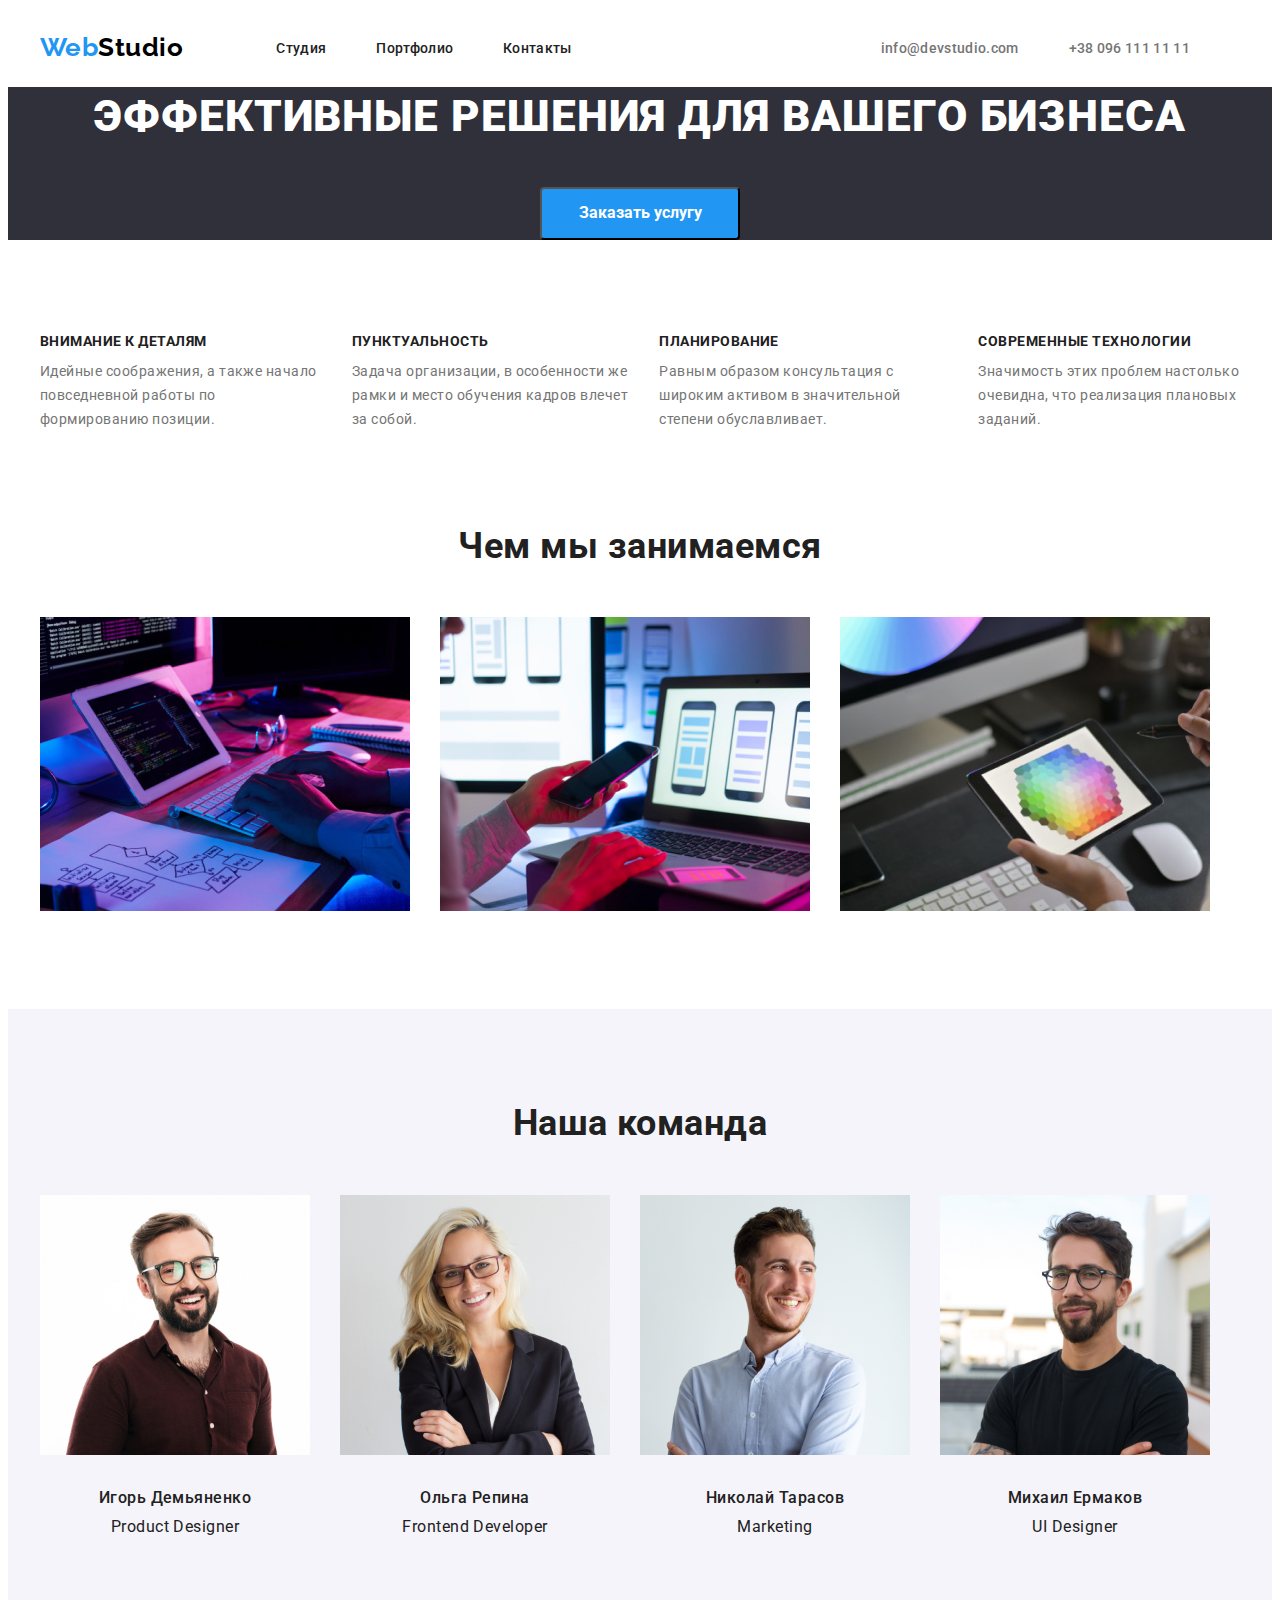
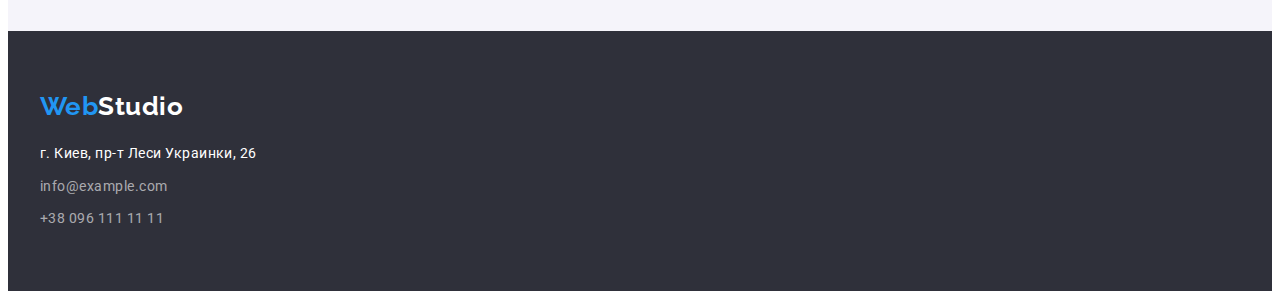
==== index.html @ 0bf55973 "add flex box" ====
<!DOCTYPE html>
<html lang="ru">
  <head>
    <meta charset="UTF-8" />
    <meta http-equiv="X-UA-Compatible" content="IE=edge" />
    <meta name="viewport" content="width=device-width, initial-scale=1.0" />
    <title>Главная</title>
    <link rel="stylesheet" href="./css/styles.css" />
    <link
      rel="stylesheet"
      href="https://cdnjs.cloudflare.com/ajax/libs/modern-normalize/1.1.0/modern-normalize.min.css"
      integrity="sha512-wpPYUAdjBVSE4KJnH1VR1HeZfpl1ub8YT/NKx4PuQ5NmX2tKuGu6U/JRp5y+Y8XG2tV+wKQpNHVUX03MfMFn9Q=="
      crossorigin="anonymous"
      referrerpolicy="no-referrer"
    />
    <link
      href="https://fonts.googleapis.com/css2?family=Raleway:wght@700&family=Roboto:wght@400;500;700;900&display=swap"
      rel="stylesheet"
    />
  </head>
  <body>
    <!--шапка-->
    <header class="container-header">
      <div class="container-nav">
        <nav class="navigation">
          <a class="link-logo" href="./index.html"><span class="content">Web</span>Studio</a>
          <ul class="list">
            <li class="list-item"><a class="link" href="./index.html">Студия</a></li>
            <li class="list-item"><a class="link" href="./portfolio.html">Портфолио</a></li>
            <li class="list-item"><a class="link" href="">Контакты</a></li>
          </ul>
        </nav>
        <ul class="list address">
          <li class="list-item-address">
            <a class="link-address" href="mailto:info@devstudio.com">info@devstudio.com</a>
          </li>
          <li class="list-item-address">
            <a class="link-address" href="tel:+380961111111">+38 096 111 11 11</a>
          </li>
        </ul>
      </div>
    </header>
    <!--мейн-->
    <main>
      <!--Герой-->
      <section class="hero">
        <div class="container">
          <h1 class="title-hero">Эффективные решения для вашего бизнеса</h1>
          <button class="button" type="button">Заказать услугу</button>
        </div>
      </section>
      <!--особоенности-->
      <section class="section">
        <div class="container">
          <h2></h2>
          <ul class="list">
            <li class="list-item-qualities">
              <h3 class="title-qualities">Внимание к деталям</h3>
              <p class="text-qualities">
                Идейные соображения, а также начало повседневной работы по формированию позиции.
              </p>
            </li>
            <li class="list-item-qualities">
              <h3 class="title-qualities">Пунктуальность</h3>
              <p class="text-qualities">
                Задача организации, в особенности же рамки и место обучения кадров влечет за собой.
              </p>
            </li>
            <li class="list-item-qualities">
              <h3 class="title-qualities">Планирование</h3>
              <p class="text-qualities">
                Равным образом консультация с широким активом в значительной степени обуславливает.
              </p>
            </li>
            <li class="list-item-qualities">
              <h3 class="title-qualities">Современные технологии</h3>
              <p class="text-qualities">
                Значимость этих проблем настолько очевидна, что реализация плановых заданий.
              </p>
            </li>
          </ul>
        </div>
      </section>
      <!--чем мы занимаемся-->
      <section class="section-project">
        <div class="container">
          <h2 class="title-project">Чем мы занимаемся</h2>
          <ul class="list">
            <li class="list-item-project">
              <img src="./images/img.jpg" alt="вёрстка" width="370" />
            </li>
            <li class="list-item-project">
              <img src="./images/img1.jpg" alt="адаптация утройств" width="370" />
            </li>
            <li class="list-item-project">
              <img src="./images/img2.jpg" alt="выбор цвета" width="370" />
            </li>
          </ul>
        </div>
      </section>
      <!--наша команда-->
      <section class="section-team">
        <div class="container">
          <h2 class="title-team">Наша команда</h2>
          <ul class="list">
            <li class="list-item-team">
              <img class="foto" src="./images/img3.jpg" alt="Игорь Демьяненко" width="270" />
              <h3 class="title-member">Игорь Демьяненко</h3>
              <p class="text-position">Product Designer</p>
            </li>
            <li class="list-item-team">
              <img class="foto" src="./images/img4.jpg" alt="Ольга Репина" width="270" />
              <h3 class="title-member">Ольга Репина</h3>
              <p class="text-position">Frontend Developer</p>
            </li>
            <li class="list-item-team">
              <img class="foto" src="./images/img5.jpg" alt="Николай Тарасов" width="270" />
              <h3 class="title-member">Николай Тарасов</h3>
              <p class="text-position">Marketing</p>
            </li>
            <li class="list-item-team">
              <img class="foto" src="./images/img6.jpg" alt="Михаил Ермаков" width="270" />
              <h3 class="title-member">Михаил Ермаков</h3>
              <p class="text-position">UI Designer</p>
            </li>
          </ul>
        </div>
      </section>
    </main>
    <!--футтер-->
    <footer class="footer">
      <div class="container">
        <a class="link-logo-footer" href="./index.html"><span class="content">Web</span>Studio</a>
        <address class="contact">
          <p class="text-address">г. Киев, пр-т Леси Украинки, 26</p>
          <a class="link-address-footer mail" href="mailto:info@devstudio.com">info@example.com</a
          ><br />
          <a class="link-address-footer tel" href="tel:+380961111111">+38 096 111 11 11</a>
        </address>
      </div>
    </footer>
  </body>
</html>
---- css/styles.css ----
/*основной цвет текста #212121*/
/*вторичный цвет текста #757575*/
/* вторичный цвет #F5F4FA */
/* основной  цвет  #FFFFFF */
/* цвет акцента #2196F3
 /* цвет футера #2F303A */
/* цвет текста сылок в футере rgba(255, 255, 255, 0.6); */
/* цвет лого #000000 */
:root {
  --primary-text-color: #212121;
  --title-text-color: #757575;
  --primary-color: #ffffff;
  --accent-color: #2196f3;
  --fotters-color: #2f303a;
  --section-color: #f5f4fa;
  --address-colar: rgba(255, 255, 255, 0.6);
  --logo-colar: #000000;
}
body {
  background-color: var(--primary-color);
  color: var(--primary-text-color);
  font-family: Roboto, sans-serif;
  letter-spacing: 0.03em;
}

/* Списки */
.list {
  list-style: none;
  display: flex;
  vertical-align: middle;
}
.list.address {
  margin-left: auto;
}

.list-item,
.list-item-address {
  letter-spacing: 0.02em;
  margin-right: 50px;
}

.list-button {
  list-style: none;
  margin-bottom: 34px;
  text-align: center;
  display: flex;
  margin-left: auto;
  margin-right: auto;
  justify-content: center;
}

.list-link-services {
  text-decoration: none;
  font-family: Roboto;
}
.list-item-qualities,
.list-item-project,
.list-item-team {
  margin-right: 30px;
}

.list-item-button {
  margin-right: 8px;
}

.list-item:last-child,
.list-item-addres:last-child,
.list-item-qualities:last-child,
.list-item-project:last-child,
.list-item-team:last-child,
.list-item-button:last-child {
  margin-right: 0px;
}

.list-item-services {
  flex-basis: calc(100% / 3 - 30px);
  margin-right: 30px;
  margin-bottom: 30px;
}

.list-services {
  display: flex;
  flex-wrap: wrap;
  list-style: none;
  margin-right: -30px;
  margin-bottom: -30px;
}
/* Лого */

.link-logo {
  color: var(--logo-colar);
  font-family: Raleway, sans-serif;
  font-weight: 700;
  font-size: 26px;
  line-height: 1.2;
  text-decoration: none;
  margin-right: 93px;
}
.content {
  color: var(--accent-color);
}
.link-logo-footer {
  color: var(--primary-color);
  font-family: Raleway, sans-serif;
  text-decoration: none;
  font-weight: 700;
  font-size: 26px;
  line-height: 1.19;
  margin-bottom: 20px;
  display: inline-block;
}

/* фото */
.foto {
  margin-bottom: 30px;
}
.img {
  margin-bottom: 20px;
}
/* Блоки */

.hero {
  background-color: var(--fotters-color);
  letter-spacing: 0.06em;
  text-align: center;
}

.section {
  padding-top: 94px;
  padding-bottom: 94px;
}
.section-project {
  padding-bottom: 94px;
}

.section-team {
  background-color: var(--section-color);
  padding-top: 94px;
  padding-bottom: 94px;
}
/* заголовки */

.title-hero {
  color: var(--primary-color);
  font-style: 400;
  font-weight: 900;
  font-size: 44px;
  line-height: 1.36;
  text-transform: uppercase;
  margin-bottom: 40px;
}

.title-qualities {
  font-weight: 700;
  font-size: 14px;
  line-height: 1.14;
  text-transform: uppercase;
  margin-bottom: 10px;
}

.title-team {
  font-weight: 700;
  font-size: 36px;
  line-height: 1.16;
  text-align: center;
  margin-bottom: 50px;
}

.title-project {
  font-weight: 700;
  font-size: 36px;
  line-height: 1.16;
  text-align: center;
  margin-bottom: 50px;
}

.title-member {
  font-weight: 500;
  font-size: 16px;
  line-height: 1.18;
  text-align: center;
  margin-bottom: 10px;
}

.title-service {
  font-weight: 700;
  font-size: 18px;
  line-height: 2;
  letter-spacing: 0.06em;
  margin-bottom: 4px;
}
/* Кнопки */

.button {
  background-color: var(--accent-color);
  color: var(--primary-color);
  font-family: inherit;
  font-weight: 700;
  font-size: 16px;
  line-height: 1.8;
  display: flex;
  align-items: center;

  cursor: pointer;
  border-radius: 4px;
  padding: 10px 32px;
  display: inline-block;
  min-width: 200px;
}

.services-button {
  background-color: var(--section-color);
  color: var(--primary-text-color);
  cursor: pointer;
  font-weight: 500;
  font-size: 16px;
  line-height: 1.62;
  font-family: inherit;
  padding-top: 6px;
  padding-bottom: 6px;
  padding-left: 22px;
  padding-right: 22px;
  border-radius: 4px;
  border: 1px;
  letter-spacing: inherit;
}

.services-button:hover,
.services-button:focus {
  background-color: var(--accent-color);
  color: var(--primary-color);
}

/* Текст */

.text-qualities {
  color: var(--title-text-color);
  font-size: 14px;
  line-height: 1.71;
}

.text-address {
  color: var(--primary-color);
  font-size: 14px;
  line-height: 1.7;
  margin-bottom: 9px;
}
.text-position {
  font-size: 16px;
  line-height: 1.18;
  text-align: center;
}

.text-service {
  font-size: 16px;
  line-height: 1.87;
}
/* Ссылки */

.link {
  color: var(--primary-text-color);
  font-weight: 500;
  font-size: 14px;
  line-height: 1.14;
  text-decoration: none;
  padding-top: 32px;
  padding-bottom: 32px;
}

.link-address {
  color: var(--title-text-color);
  font-weight: 500;
  font-size: 14px;
  line-height: 1.14;
  text-decoration: none;
}

.link-address-footer {
  color: var(--address-colar);
  font-size: 14px;
  line-height: 1.7;
  text-decoration: none;
}
.link-address-footer.mail {
  margin-bottom: 9px;
  display: inline-block;
}

/* Сcылки при наведении */
.link-address-footer:hover,
.link-address-footer:focus,
.link:hover,
.link:focus,
.link-address:hover,
.link-address:focus {
  color: var(--accent-color);
}

.footer {
  background-color: var(--fotters-color);
  padding-top: 60px;
  padding-bottom: 60px;
}

.contact {
  font-style: normal;
}

h1,
h2,
h3,
ul,
p {
  margin-top: 0;
  margin-bottom: 0;
  padding: 0;
}
/* Враперы */
.container {
  margin-left: auto;
  margin-right: auto;
  width: 1200px;
  padding-left: 15px;
  padding-right: 15px;
}
.container-nav {
  margin-left: auto;
  margin-right: auto;
  width: 1200px;
  padding-left: 15px;
  padding-right: 15px;
  display: flex;
  align-items: center;
  padding-top: 24px;
  padding-bottom: 24px;
}

.container-header. {
  background-color: var(--section-color);
  border: 1px solid #ececec;
}

.container-services {
  padding-top: 94px;
  padding-bottom: 94px;
}
.navigation {
  display: flex;
  align-items: center;
}
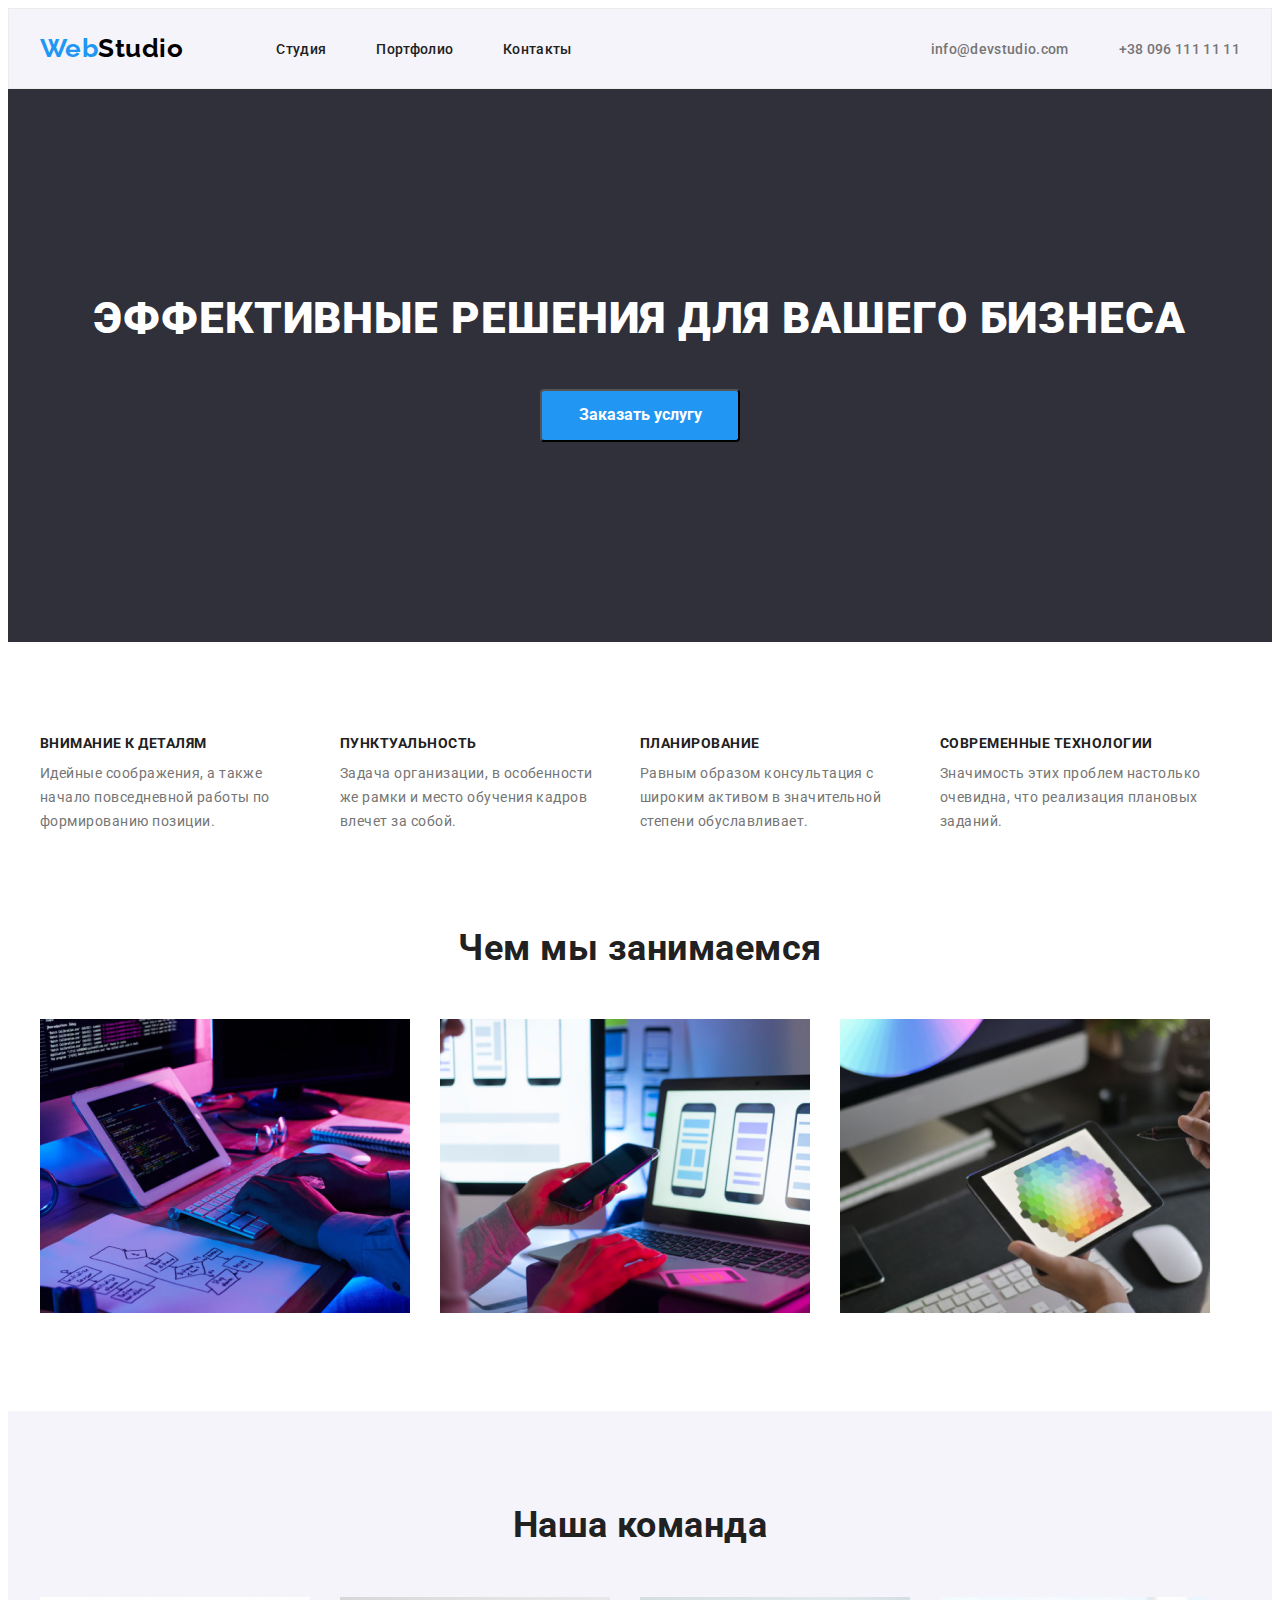
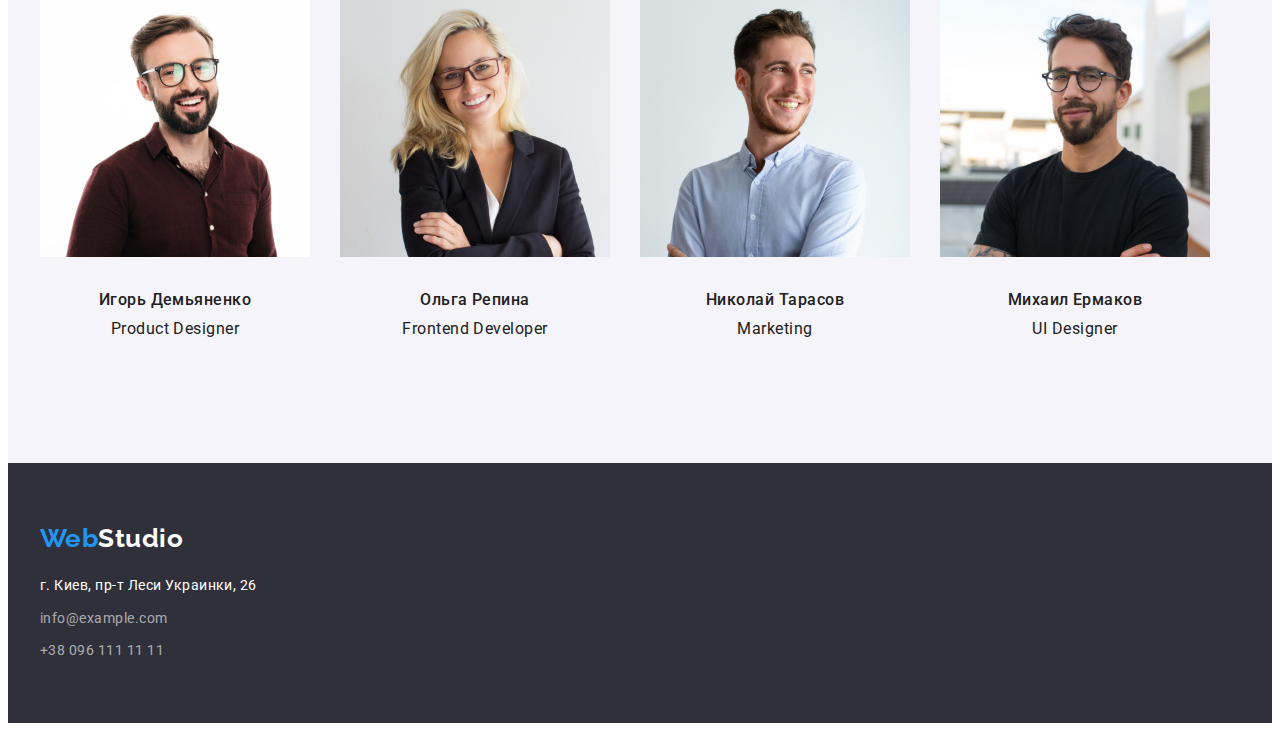
==== commit 41d268b9: "add flex box" ====
--- a/index.html
+++ b/index.html
@@ -5,7 +5,7 @@
     <meta http-equiv="X-UA-Compatible" content="IE=edge" />
     <meta name="viewport" content="width=device-width, initial-scale=1.0" />
     <title>Главная</title>
-    <link rel="stylesheet" href="./css/styles.css" />
+
     <link
       rel="stylesheet"
       href="https://cdnjs.cloudflare.com/ajax/libs/modern-normalize/1.1.0/modern-normalize.min.css"
@@ -17,11 +17,12 @@
       href="https://fonts.googleapis.com/css2?family=Raleway:wght@700&family=Roboto:wght@400;500;700;900&display=swap"
       rel="stylesheet"
     />
+    <link rel="stylesheet" href="./css/styles.css" />
   </head>
   <body>
     <!--шапка-->
     <header class="container-header">
-      <div class="container-nav">
+      <div class="container nav">
         <nav class="navigation">
           <a class="link-logo" href="./index.html"><span class="content">Web</span>Studio</a>
           <ul class="list">
@@ -105,23 +106,31 @@
           <ul class="list">
             <li class="list-item-team">
               <img class="foto" src="./images/img3.jpg" alt="Игорь Демьяненко" width="270" />
-              <h3 class="title-member">Игорь Демьяненко</h3>
-              <p class="text-position">Product Designer</p>
+              <div class="wrap">
+                <h3 class="title-member">Игорь Демьяненко</h3>
+                <p class="text-position">Product Designer</p>
+              </div>
             </li>
             <li class="list-item-team">
               <img class="foto" src="./images/img4.jpg" alt="Ольга Репина" width="270" />
-              <h3 class="title-member">Ольга Репина</h3>
-              <p class="text-position">Frontend Developer</p>
+              <div class="wrap">
+                <h3 class="title-member">Ольга Репина</h3>
+                <p class="text-position">Frontend Developer</p>
+              </div>
             </li>
             <li class="list-item-team">
               <img class="foto" src="./images/img5.jpg" alt="Николай Тарасов" width="270" />
-              <h3 class="title-member">Николай Тарасов</h3>
-              <p class="text-position">Marketing</p>
+              <div class="wrap">
+                <h3 class="title-member">Николай Тарасов</h3>
+                <p class="text-position">Marketing</p>
+              </div>
             </li>
             <li class="list-item-team">
               <img class="foto" src="./images/img6.jpg" alt="Михаил Ермаков" width="270" />
-              <h3 class="title-member">Михаил Ермаков</h3>
-              <p class="text-position">UI Designer</p>
+              <div class="wrap">
+                <h3 class="title-member">Михаил Ермаков</h3>
+                <p class="text-position">UI Designer</p>
+              </div>
             </li>
           </ul>
         </div>
--- a/css/styles.css
+++ b/css/styles.css
@@ -33,15 +33,21 @@
   margin-left: auto;
 }
 
-.list-item,
+.list-item {
+  letter-spacing: 0.02em;
+  margin-right: 50px;
+}
 .list-item-address {
   letter-spacing: 0.02em;
   margin-right: 50px;
 }
+.list-item-address:last-child {
+  margin-right: 0;
+}
 
 .list-button {
   list-style: none;
-  margin-bottom: 34px;
+  margin-bottom: 50px;
   text-align: center;
   display: flex;
   margin-left: auto;
@@ -57,6 +63,9 @@
 .list-item-project,
 .list-item-team {
   margin-right: 30px;
+}
+.list > .list-item-qualities {
+  width: 270px;
 }
 
 .list-item-button {
@@ -76,6 +85,9 @@
   flex-basis: calc(100% / 3 - 30px);
   margin-right: 30px;
   margin-bottom: 30px;
+  border-radius: 1px;
+  border-bottom-style: solid;
+  border-bottom-color: #eeeeee;
 }
 
 .list-services {
@@ -110,19 +122,14 @@
   display: inline-block;
 }
 
-/* фото */
-.foto {
-  margin-bottom: 30px;
-}
-.img {
-  margin-bottom: 20px;
-}
 /* Блоки */
 
 .hero {
   background-color: var(--fotters-color);
   letter-spacing: 0.06em;
   text-align: center;
+  padding-top: 200px;
+  padding-bottom: 200px;
 }
 
 .section {
@@ -183,11 +190,12 @@
 }
 
 .title-service {
+  font-family: Roboto;
   font-weight: 700;
   font-size: 18px;
   line-height: 2;
   letter-spacing: 0.06em;
-  margin-bottom: 4px;
+  color: var(--logo-colar);
 }
 /* Кнопки */
 
@@ -252,8 +260,11 @@
 }
 
 .text-service {
+  font-family: Roboto;
   font-size: 16px;
   line-height: 1.87;
+  letter-spacing: 0.03em;
+  color: var(--title-text-color);
 }
 /* Ссылки */
 
@@ -316,6 +327,10 @@
   padding: 0;
 }
 /* Враперы */
+.nav {
+  display: flex;
+  align-items: center;
+}
 .container {
   margin-left: auto;
   margin-right: auto;
@@ -323,21 +338,12 @@
   padding-left: 15px;
   padding-right: 15px;
 }
-.container-nav {
-  margin-left: auto;
-  margin-right: auto;
-  width: 1200px;
-  padding-left: 15px;
-  padding-right: 15px;
-  display: flex;
-  align-items: center;
+
+.container-header {
+  background-color: var(--section-color);
+  border: 1px solid #ececec;
   padding-top: 24px;
   padding-bottom: 24px;
-}
-
-.container-header. {
-  background-color: var(--section-color);
-  border: 1px solid #ececec;
 }
 
 .container-services {
@@ -348,3 +354,12 @@
   display: flex;
   align-items: center;
 }
+
+.wrap {
+  padding-top: 30px;
+  padding-bottom: 30px;
+}
+.wrap-services {
+  padding-top: 20px;
+  padding-bottom: 20px;
+}
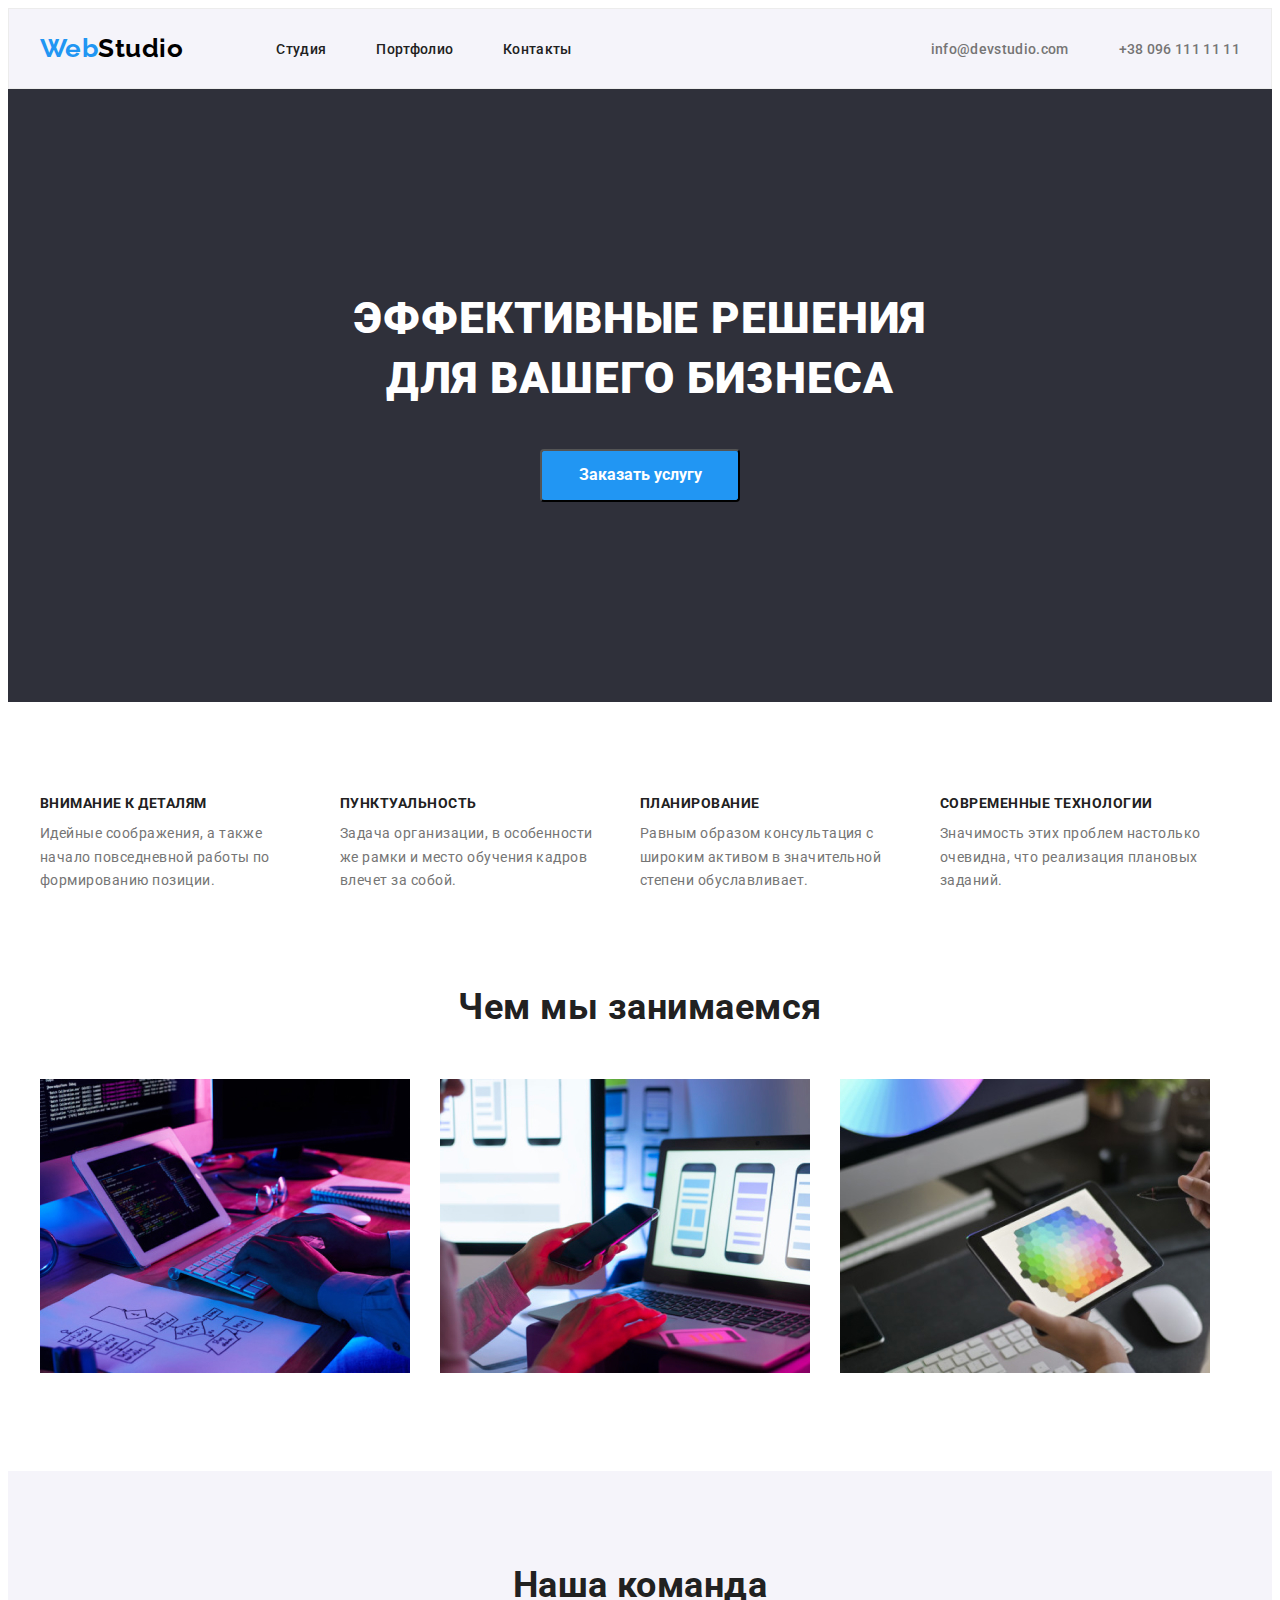
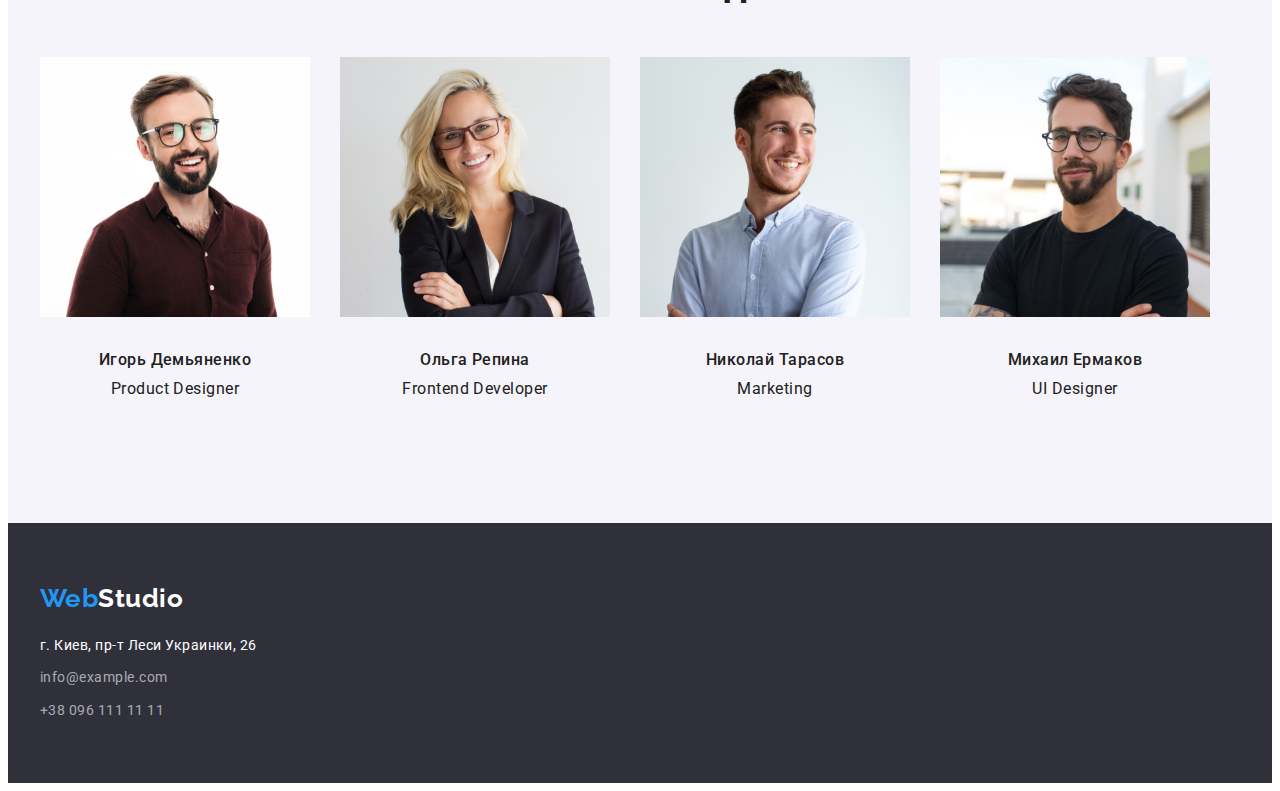
==== commit a1e47491: "add flex" ====
--- a/index.html
+++ b/index.html
@@ -46,7 +46,10 @@
       <!--Герой-->
       <section class="hero">
         <div class="container">
-          <h1 class="title-hero">Эффективные решения для вашего бизнеса</h1>
+          <h1 class="title-hero">
+            Эффективные решения<br />
+            для вашего бизнеса
+          </h1>
           <button class="button" type="button">Заказать услугу</button>
         </div>
       </section>
